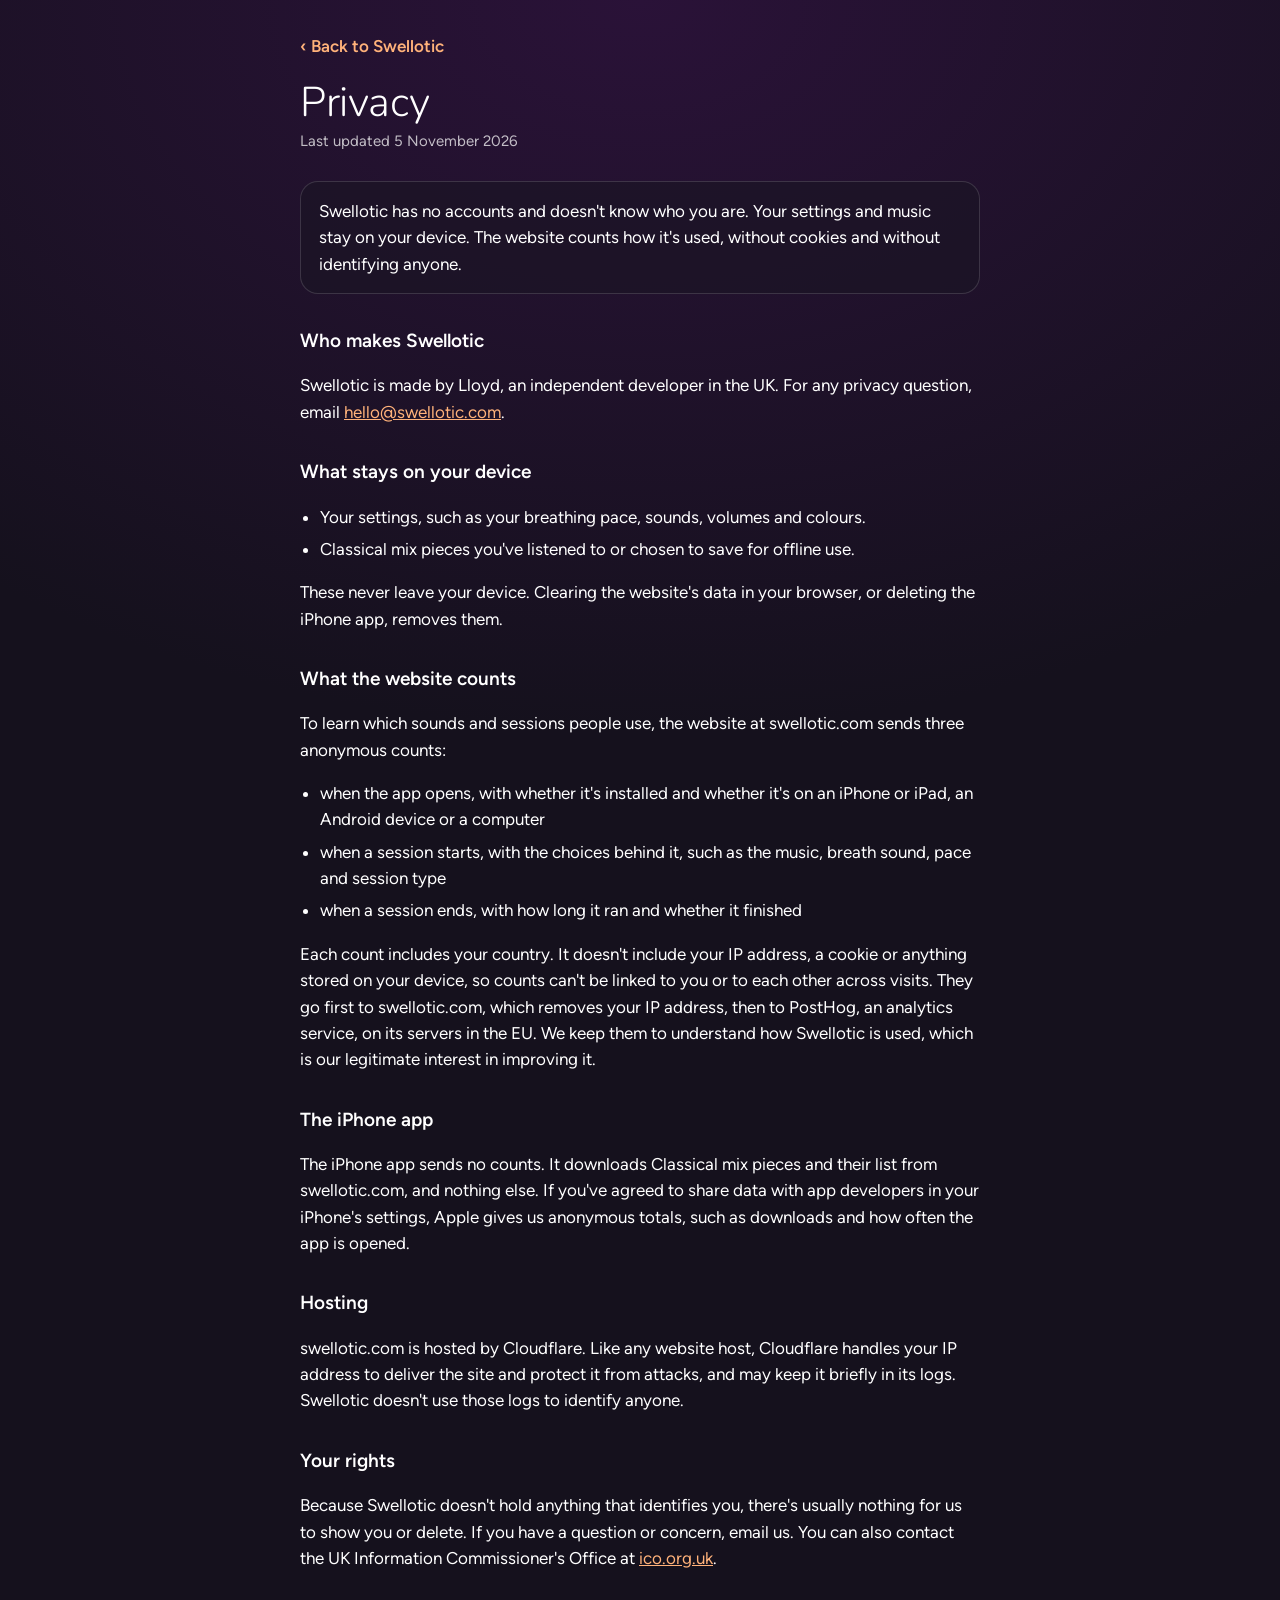
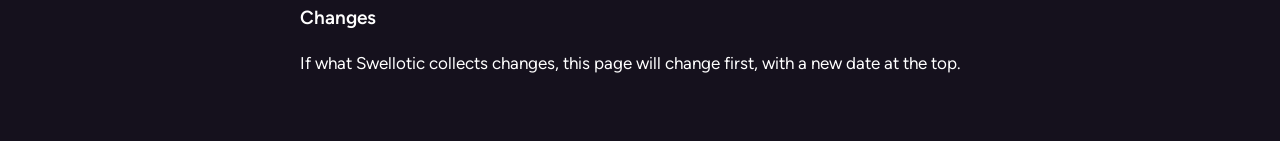
==== privacy.html @ e0469034 "Add Privacy and Help pages for the web and iPhone apps privacy.html covers what stays on the device," ====
<!doctype html>
<html lang="en-GB">
<head>
<meta charset="utf-8">
<meta name="viewport" content="width=device-width, initial-scale=1, viewport-fit=cover">
<title>Privacy · Swellotic</title>
<meta name="description" content="What Swellotic keeps on your device and the anonymous counts it shares.">
<meta name="theme-color" content="#15111d">
<link rel="icon" href="icons/icon.svg" type="image/svg+xml">
<link rel="stylesheet" href="pages.css">
</head>
<body>
<main>
  <a class="back" href="./">‹ Back to Swellotic</a>
  <h1>Privacy</h1>
  <p class="updated">Last updated 5 November 2026</p>

  <div class="card"><p>Swellotic has no accounts and doesn't know who you are. Your settings and music stay on your device. The website counts how it's used, without cookies and without identifying anyone.</p></div>

  <h2>Who makes Swellotic</h2>
  <p>Swellotic is made by Lloyd, an independent developer in the UK. For any privacy question, email <a href="mailto:hello@swellotic.com">hello@swellotic.com</a>.</p>

  <h2>What stays on your device</h2>
  <ul>
    <li>Your settings, such as your breathing pace, sounds, volumes and colours.</li>
    <li>Classical mix pieces you've listened to or chosen to save for offline use.</li>
  </ul>
  <p>These never leave your device. Clearing the website's data in your browser, or deleting the iPhone app, removes them.</p>

  <h2>What the website counts</h2>
  <p>To learn which sounds and sessions people use, the website at swellotic.com sends three anonymous counts:</p>
  <ul>
    <li>when the app opens, with whether it's installed and whether it's on an iPhone or iPad, an Android device or a computer</li>
    <li>when a session starts, with the choices behind it, such as the music, breath sound, pace and session type</li>
    <li>when a session ends, with how long it ran and whether it finished</li>
  </ul>
  <p>Each count includes your country. It doesn't include your IP address, a cookie or anything stored on your device, so counts can't be linked to you or to each other across visits. They go first to swellotic.com, which removes your IP address, then to PostHog, an analytics service, on its servers in the EU. We keep them to understand how Swellotic is used, which is our legitimate interest in improving it.</p>

  <h2>The iPhone app</h2>
  <p>The iPhone app sends no counts. It downloads Classical mix pieces and their list from swellotic.com, and nothing else. If you've agreed to share data with app developers in your iPhone's settings, Apple gives us anonymous totals, such as downloads and how often the app is opened.</p>

  <h2>Hosting</h2>
  <p>swellotic.com is hosted by Cloudflare. Like any website host, Cloudflare handles your IP address to deliver the site and protect it from attacks, and may keep it briefly in its logs. Swellotic doesn't use those logs to identify anyone.</p>

  <h2>Your rights</h2>
  <p>Because Swellotic doesn't hold anything that identifies you, there's usually nothing for us to show you or delete. If you have a question or concern, email us. You can also contact the UK Information Commissioner's Office at <a href="https://ico.org.uk">ico.org.uk</a>.</p>

  <h2>Changes</h2>
  <p>If what Swellotic collects changes, this page will change first, with a new date at the top.</p>
</main>
</body>
</html>
---- pages.css ----
/* Shared look for Swellotic's information pages: the app's single dark style, bundled fonts, readable on phones first. */
@font-face { font-family: "Figtree"; font-style: normal; font-weight: 400; font-display: swap; src: url("fonts/figtree-latin-400-normal.woff2") format("woff2"); }
@font-face { font-family: "Figtree"; font-style: normal; font-weight: 600; font-display: swap; src: url("fonts/figtree-latin-600-normal.woff2") format("woff2"); }
@font-face { font-family: "Nunito"; font-style: normal; font-weight: 300; font-display: swap; src: url("fonts/nunito-latin-300-normal.woff2") format("woff2"); }
:root {
  color-scheme: dark;
  --ink: #ffffff; --soft: rgba(255, 255, 255, .72); --hair: rgba(255, 255, 255, .14); --tint: #ffb27a; --night: #15111d;
}
*, *::before, *::after { box-sizing: border-box; }
body {
  margin: 0; min-height: 100vh; color: var(--ink); font: 400 17px/1.55 -apple-system, BlinkMacSystemFont, "Figtree", "Segoe UI", system-ui, sans-serif;
  background: radial-gradient(120% 60% at 50% 0%, #2a1238 0%, var(--night) 70%) no-repeat, var(--night);
  -webkit-font-smoothing: antialiased;
  padding: max(24px, env(safe-area-inset-top)) max(16px, env(safe-area-inset-right)) 48px max(16px, env(safe-area-inset-left));
}
main { max-width: 680px; margin: 0 auto; }
.back { display: inline-flex; align-items: center; min-height: 44px; color: var(--tint); font-weight: 600; text-decoration: none; }
h1 { margin: 12px 0 4px; font: 300 2.6rem/1.1 ui-rounded, "SF Pro Rounded", "Nunito", system-ui, sans-serif; letter-spacing: -.01em; }
.updated { margin: 0 0 28px; color: var(--soft); font-size: .9375rem; }
h2 { margin: 32px 0 8px; font-size: 1.1875rem; font-weight: 600; }
p, li { color: var(--ink); }
ul { padding-left: 1.2em; }
li { margin: 6px 0; }
a { color: var(--tint); }
.card { margin: 20px 0; padding: 16px 18px; border: 1px solid var(--hair); border-radius: 18px; background: rgba(26, 21, 36, .62); }
.card p { margin: 0; }
.soft { color: var(--soft); font-size: .9375rem; }
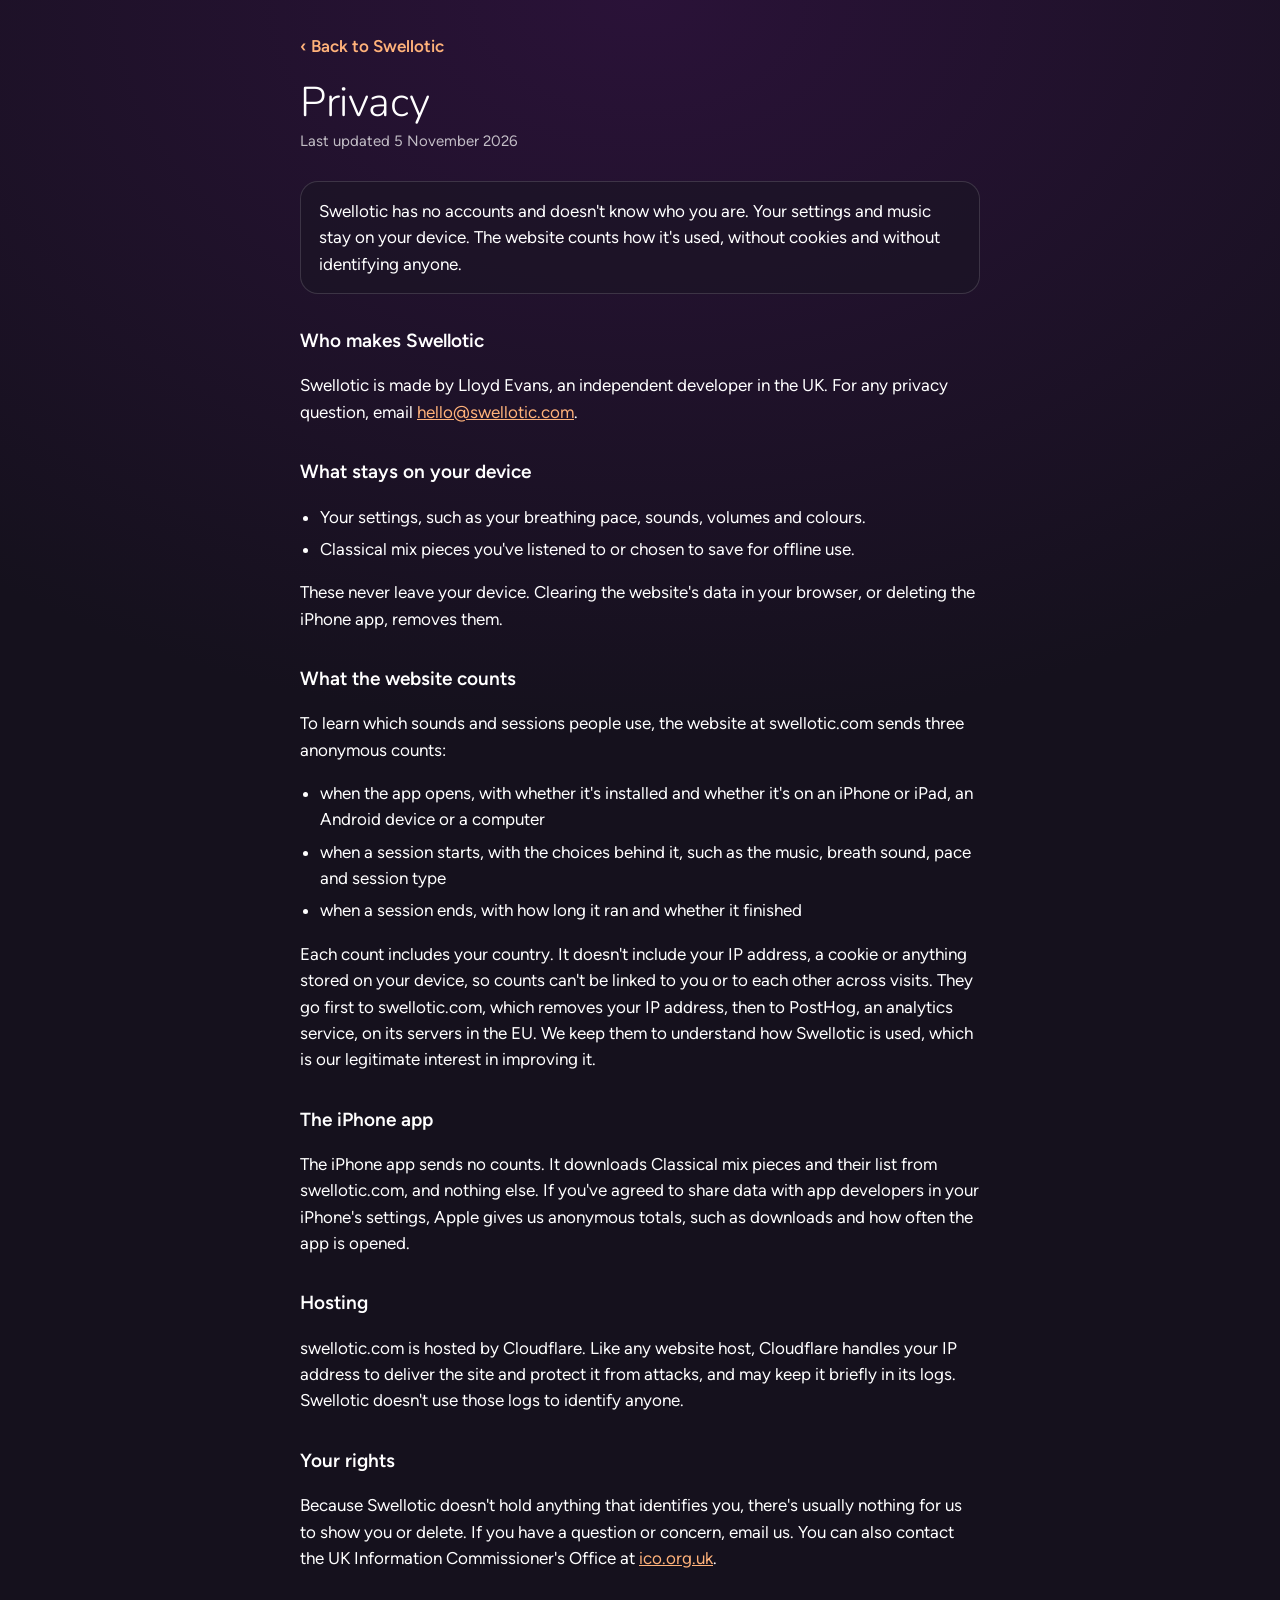
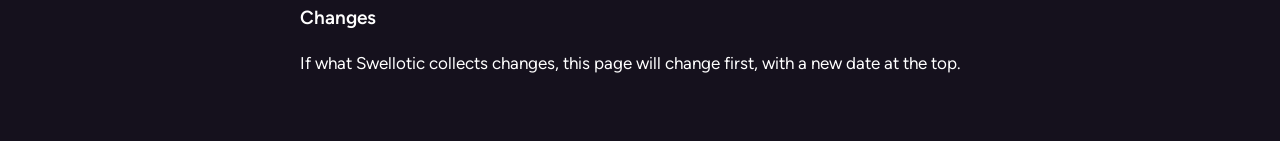
==== commit d93bfa09: "Name Lloyd Evans as Swellotic's maker on the Privacy page Co-Authored-By: Claude Opus 5.5 <noreply@a" ====
--- a/privacy.html
+++ b/privacy.html
@@ -18,7 +18,7 @@
   <div class="card"><p>Swellotic has no accounts and doesn't know who you are. Your settings and music stay on your device. The website counts how it's used, without cookies and without identifying anyone.</p></div>
 
   <h2>Who makes Swellotic</h2>
-  <p>Swellotic is made by Lloyd, an independent developer in the UK. For any privacy question, email <a href="mailto:hello@swellotic.com">hello@swellotic.com</a>.</p>
+  <p>Swellotic is made by Lloyd Evans, an independent developer in the UK. For any privacy question, email <a href="mailto:hello@swellotic.com">hello@swellotic.com</a>.</p>
 
   <h2>What stays on your device</h2>
   <ul>
